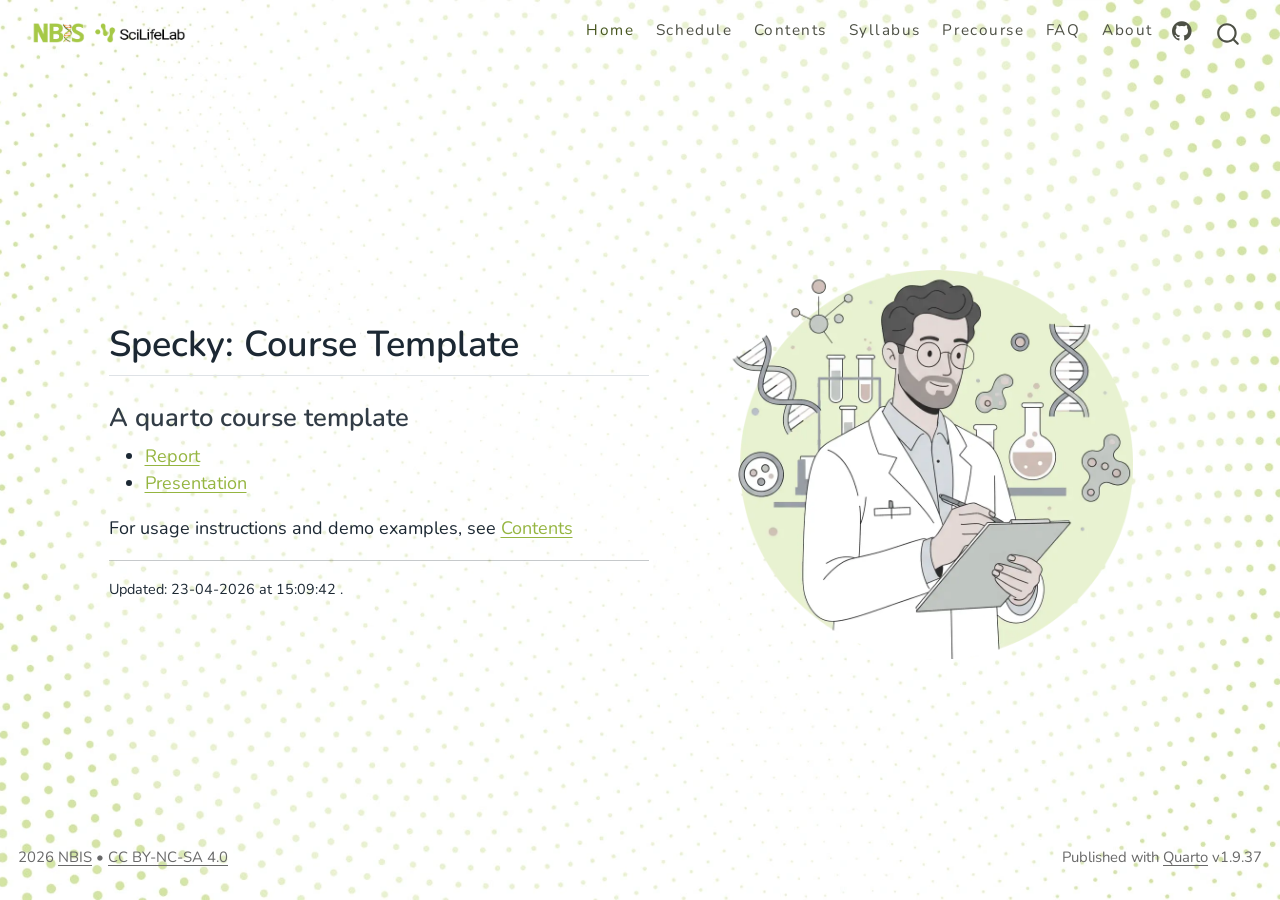
==== index.html @ 922712ee "Built site for gh-pages" ====
<!DOCTYPE html>
<html xmlns="http://www.w3.org/1999/xhtml" lang="en" xml:lang="en"><head>

<meta charset="utf-8">
<meta name="generator" content="quarto-1.9.37">

<meta name="viewport" content="width=device-width, initial-scale=1.0, user-scalable=yes">


<title>NBIS Workshop</title>
<style>
/* Default styles provided by pandoc.
** See https://pandoc.org/MANUAL.html#variables-for-html for config info.
*/
code{white-space: pre-wrap;}
span.smallcaps{font-variant: small-caps;}
div.columns{display: flex; gap: min(4vw, 1.5em);}
div.column{flex: auto; overflow-x: auto;}
div.hanging-indent{margin-left: 1.5em; text-indent: -1.5em;}
ul.task-list{list-style: none;}
ul.task-list li input[type="checkbox"] {
  width: 0.8em;
  margin: 0 0.8em 0.2em -1em; /* quarto-specific, see https://github.com/quarto-dev/quarto-cli/issues/4556 */ 
  vertical-align: middle;
}
</style>


<script src="site_libs/quarto-nav/quarto-nav.js"></script>
<script src="site_libs/quarto-nav/headroom.min.js"></script>
<script src="site_libs/clipboard/clipboard.min.js"></script>
<script src="site_libs/quarto-search/autocomplete.umd.js"></script>
<script src="site_libs/quarto-search/fuse.min.js"></script>
<script src="site_libs/quarto-search/quarto-search.js"></script>
<meta name="quarto:offset" content="./">
<link href="./assets/favicon.png" rel="icon" type="image/png">
<script src="site_libs/quarto-html/quarto.js" type="module"></script>
<script src="site_libs/quarto-html/tabsets/tabsets.js" type="module"></script>
<script src="site_libs/quarto-html/popper.min.js"></script>
<script src="site_libs/quarto-html/tippy.umd.min.js"></script>
<link href="site_libs/quarto-html/tippy.css" rel="stylesheet">
<link href="site_libs/quarto-html/quarto-syntax-highlighting-f192b606b6c103a7696b9e51301a379f.css" rel="stylesheet" id="quarto-text-highlighting-styles">
<script src="site_libs/bootstrap/bootstrap.min.js"></script>
<link href="site_libs/bootstrap/bootstrap-icons.css" rel="stylesheet">
<link href="site_libs/bootstrap/bootstrap-95465a0321b7c9a76892f72ce2a8ad43.min.css" rel="stylesheet" append-hash="true" id="quarto-bootstrap" data-mode="light">
<script id="quarto-search-options" type="application/json">{
  "location": "navbar",
  "copy-button": false,
  "collapse-after": 3,
  "panel-placement": "end",
  "type": "overlay",
  "limit": 50,
  "keyboard-shortcut": [
    "f",
    "/",
    "s"
  ],
  "show-item-context": false,
  "language": {
    "search-no-results-text": "No results",
    "search-matching-documents-text": "matching documents",
    "search-copy-link-title": "Copy link to search",
    "search-hide-matches-text": "Hide additional matches",
    "search-more-match-text": "more match in this document",
    "search-more-matches-text": "more matches in this document",
    "search-clear-button-title": "Clear",
    "search-text-placeholder": "",
    "search-detached-cancel-button-title": "Cancel",
    "search-submit-button-title": "Submit",
    "search-label": "Search"
  }
}</script>
<style>html{ scroll-behavior: smooth; }</style>
<link rel="preconnect" href="https://fonts.googleapis.com">
<link rel="preconnect" href="https://fonts.gstatic.com" crossorigin="">
<link href="https://fonts.googleapis.com/css2?family=Fira+Mono:wght@400;500;700&amp;family=Nunito:ital,wght@0,200..700;1,200..700&amp;display=swap" rel="stylesheet">
  


<link rel="stylesheet" href="assets/css/home.css">
<meta property="og:title" content="NBIS Workshop">
<meta property="og:description" content="A quarto website template for courses and workshops.">
<meta property="og:image" content="https://nbisweden.github.io/workshop-epigenomics-bulk-sc/assets/images/seo.webp">
</head>

<body class="nav-fixed quarto-light">

<div id="quarto-search-results"></div>
  <header id="quarto-header" class="headroom fixed-top">
    <nav class="navbar navbar-expand-lg " data-bs-theme="dark">
      <div class="navbar-container container-fluid">
      <div class="navbar-brand-container mx-auto">
    <a href="./index.html" class="navbar-brand navbar-brand-logo">
    <img src="./assets/logos/nbis-scilifelab.webp" alt="logo" class="navbar-logo light-content">
    <img src="./assets/logos/nbis-scilifelab.webp" alt="logo" class="navbar-logo dark-content">
    </a>
  </div>
            <div id="quarto-search" class="" title="Search"></div>
          <button class="navbar-toggler" type="button" data-bs-toggle="collapse" data-bs-target="#navbarCollapse" aria-controls="navbarCollapse" role="menu" aria-expanded="false" aria-label="Toggle navigation" onclick="if (window.quartoToggleHeadroom) { window.quartoToggleHeadroom(); }">
  <span class="navbar-toggler-icon"></span>
</button>
          <div class="collapse navbar-collapse" id="navbarCollapse">
            <ul class="navbar-nav navbar-nav-scroll ms-auto">
  <li class="nav-item">
    <a class="nav-link active" href="./index.html" aria-current="page"> 
<span class="menu-text">Home</span></a>
  </li>  
  <li class="nav-item">
    <a class="nav-link" href="./home_schedule.html"> 
<span class="menu-text">Schedule</span></a>
  </li>  
  <li class="nav-item">
    <a class="nav-link" href="./home_contents.html"> 
<span class="menu-text">Contents</span></a>
  </li>  
  <li class="nav-item">
    <a class="nav-link" href="./home_syllabus.html"> 
<span class="menu-text">Syllabus</span></a>
  </li>  
  <li class="nav-item">
    <a class="nav-link" href="./home_precourse.html"> 
<span class="menu-text">Precourse</span></a>
  </li>  
  <li class="nav-item">
    <a class="nav-link" href="./home_faq.html"> 
<span class="menu-text">FAQ</span></a>
  </li>  
  <li class="nav-item">
    <a class="nav-link" href="./home_about.html"> 
<span class="menu-text">About</span></a>
  </li>  
  <li class="nav-item compact">
    <a class="nav-link" href="https://github.com/NBISweden/workshop-epigenomics-bulk-sc/"> <i class="bi bi-github" role="img" aria-label="GitHub">
</i> 
<span class="menu-text"></span></a>
  </li>  
</ul>
          </div> <!-- /navcollapse -->
            <div class="quarto-navbar-tools">
</div>
      </div> <!-- /container-fluid -->
    </nav>
</header>
<!-- content -->
<div id="quarto-content" class="quarto-container page-columns page-rows-contents page-layout-full page-navbar">
<!-- sidebar -->
<!-- margin-sidebar -->
    
<!-- main -->
<main class="content column-page" id="quarto-document-content"><header id="title-block-header" class="quarto-title-block"></header>





<div class="home-container">
<div class="home-grid-parent">
<section id="specky-course-template" class="level2 home-grid-child-left">
<h2 data-anchor-id="specky-course-template"><span class="large">Specky: Course Template</span></h2>
<section id="a-quarto-course-template" class="level3">
<h3 data-anchor-id="a-quarto-course-template">A quarto course template</h3>
<ul>
<li><a href="reports/sample/index.html">Report</a></li>
<li><a href="slides/sample/index.html">Presentation</a></li>
</ul>
<p>For usage instructions and demo examples, see <a href="home_contents.html">Contents</a></p>
<hr>
<div class="small">
<p>Updated: 23-04-2026 at 15:09:42 .</p>
</div>
</section>
</section>
<div class="home-grid-child-right">
<p><img src="assets/images/hero.webp" class="nolightbox img-fluid"></p>
</div>
</div>
</div>



</main> <!-- /main -->
<script id="quarto-html-after-body" type="application/javascript">
  window.document.addEventListener("DOMContentLoaded", function (event) {
    const isCodeAnnotation = (el) => {
      for (const clz of el.classList) {
        if (clz.startsWith('code-annotation-')) {                     
          return true;
        }
      }
      return false;
    }
    const onCopySuccess = function(e) {
      // button target
      const button = e.trigger;
      // don't keep focus
      button.blur();
      // flash "checked"
      button.classList.add('code-copy-button-checked');
      var currentTitle = button.getAttribute("title");
      button.setAttribute("title", "Copied!");
      let tooltip;
      if (window.bootstrap) {
        button.setAttribute("data-bs-toggle", "tooltip");
        button.setAttribute("data-bs-placement", "left");
        button.setAttribute("data-bs-title", "Copied!");
        tooltip = new bootstrap.Tooltip(button, 
          { trigger: "manual", 
            customClass: "code-copy-button-tooltip",
            offset: [0, -8]});
        tooltip.show();    
      }
      setTimeout(function() {
        if (tooltip) {
          tooltip.hide();
          button.removeAttribute("data-bs-title");
          button.removeAttribute("data-bs-toggle");
          button.removeAttribute("data-bs-placement");
        }
        button.setAttribute("title", currentTitle);
        button.classList.remove('code-copy-button-checked');
      }, 1000);
      // clear code selection
      e.clearSelection();
    }
    const getTextToCopy = function(trigger) {
      const outerScaffold = trigger.parentElement.cloneNode(true);
      const codeEl = outerScaffold.querySelector('code');
      for (const childEl of codeEl.children) {
        if (isCodeAnnotation(childEl)) {
          childEl.remove();
        }
      }
      return codeEl.innerText;
    }
    const clipboard = new window.ClipboardJS('.code-copy-button:not([data-in-quarto-modal])', {
      text: getTextToCopy
    });
    clipboard.on('success', onCopySuccess);
    if (window.document.getElementById('quarto-embedded-source-code-modal')) {
      const clipboardModal = new window.ClipboardJS('.code-copy-button[data-in-quarto-modal]', {
        text: getTextToCopy,
        container: window.document.getElementById('quarto-embedded-source-code-modal')
      });
      clipboardModal.on('success', onCopySuccess);
    }
      var localhostRegex = new RegExp(/^(?:http|https):\/\/localhost\:?[0-9]*\//);
      var mailtoRegex = new RegExp(/^mailto:/);
        var filterRegex = new RegExp("https:\/\/nbisweden\.github\.io\/workshop-epigenomics-bulk-sc\/");
      var isInternal = (href) => {
          return filterRegex.test(href) || localhostRegex.test(href) || mailtoRegex.test(href);
      }
      // Inspect non-navigation links and adorn them if external
     var links = window.document.querySelectorAll('a[href]:not(.nav-link):not(.navbar-brand):not(.toc-action):not(.sidebar-link):not(.sidebar-item-toggle):not(.pagination-link):not(.no-external):not([aria-hidden]):not(.dropdown-item):not(.quarto-navigation-tool):not(.about-link)');
      for (var i=0; i<links.length; i++) {
        const link = links[i];
        if (!isInternal(link.href)) {
          // undo the damage that might have been done by quarto-nav.js in the case of
          // links that we want to consider external
          if (link.dataset.originalHref !== undefined) {
            link.href = link.dataset.originalHref;
          }
        }
      }
    function tippyHover(el, contentFn, onTriggerFn, onUntriggerFn) {
      const config = {
        allowHTML: true,
        maxWidth: 500,
        delay: 100,
        arrow: false,
        appendTo: function(el) {
            return el.parentElement;
        },
        interactive: true,
        interactiveBorder: 10,
        theme: 'quarto',
        placement: 'bottom-start',
      };
      if (contentFn) {
        config.content = contentFn;
      }
      if (onTriggerFn) {
        config.onTrigger = onTriggerFn;
      }
      if (onUntriggerFn) {
        config.onUntrigger = onUntriggerFn;
      }
      window.tippy(el, config); 
    }
    const noterefs = window.document.querySelectorAll('a[role="doc-noteref"]');
    for (var i=0; i<noterefs.length; i++) {
      const ref = noterefs[i];
      tippyHover(ref, function() {
        // use id or data attribute instead here
        let href = ref.getAttribute('data-footnote-href') || ref.getAttribute('href');
        try { href = new URL(href).hash; } catch {}
        const id = href.replace(/^#\/?/, "");
        const note = window.document.getElementById(id);
        if (note) {
          return note.innerHTML;
        } else {
          return "";
        }
      });
    }
    const xrefs = window.document.querySelectorAll('a.quarto-xref');
    const processXRef = (id, note) => {
      // Strip column container classes
      const stripColumnClz = (el) => {
        el.classList.remove("page-full", "page-columns");
        if (el.children) {
          for (const child of el.children) {
            stripColumnClz(child);
          }
        }
      }
      stripColumnClz(note)
      if (id === null || id.startsWith('sec-')) {
        // Special case sections, only their first couple elements
        const container = document.createElement("div");
        if (note.children && note.children.length > 2) {
          container.appendChild(note.children[0].cloneNode(true));
          for (let i = 1; i < note.children.length; i++) {
            const child = note.children[i];
            if (child.tagName === "P" && child.innerText === "") {
              continue;
            } else {
              container.appendChild(child.cloneNode(true));
              break;
            }
          }
          if (window.Quarto?.typesetMath) {
            window.Quarto.typesetMath(container);
          }
          return container.innerHTML
        } else {
          if (window.Quarto?.typesetMath) {
            window.Quarto.typesetMath(note);
          }
          return note.innerHTML;
        }
      } else {
        // Remove any anchor links if they are present
        const anchorLink = note.querySelector('a.anchorjs-link');
        if (anchorLink) {
          anchorLink.remove();
        }
        if (window.Quarto?.typesetMath) {
          window.Quarto.typesetMath(note);
        }
        if (note.classList.contains("callout")) {
          return note.outerHTML;
        } else {
          return note.innerHTML;
        }
      }
    }
    for (var i=0; i<xrefs.length; i++) {
      const xref = xrefs[i];
      tippyHover(xref, undefined, function(instance) {
        instance.disable();
        let url = xref.getAttribute('href');
        let hash = undefined; 
        if (url.startsWith('#')) {
          hash = url;
        } else {
          try { hash = new URL(url).hash; } catch {}
        }
        if (hash) {
          const id = hash.replace(/^#\/?/, "");
          const note = window.document.getElementById(id);
          if (note !== null) {
            try {
              const html = processXRef(id, note.cloneNode(true));
              instance.setContent(html);
            } finally {
              instance.enable();
              instance.show();
            }
          } else {
            // See if we can fetch this
            fetch(url.split('#')[0])
            .then(res => res.text())
            .then(html => {
              const parser = new DOMParser();
              const htmlDoc = parser.parseFromString(html, "text/html");
              const note = htmlDoc.getElementById(id);
              if (note !== null) {
                const html = processXRef(id, note);
                instance.setContent(html);
              } 
            }).finally(() => {
              instance.enable();
              instance.show();
            });
          }
        } else {
          // See if we can fetch a full url (with no hash to target)
          // This is a special case and we should probably do some content thinning / targeting
          fetch(url)
          .then(res => res.text())
          .then(html => {
            const parser = new DOMParser();
            const htmlDoc = parser.parseFromString(html, "text/html");
            const note = htmlDoc.querySelector('main.content');
            if (note !== null) {
              // This should only happen for chapter cross references
              // (since there is no id in the URL)
              // remove the first header
              if (note.children.length > 0 && note.children[0].tagName === "HEADER") {
                note.children[0].remove();
              }
              const html = processXRef(null, note);
              instance.setContent(html);
            } 
          }).finally(() => {
            instance.enable();
            instance.show();
          });
        }
      }, function(instance) {
      });
    }
        let selectedAnnoteEl;
        const selectorForAnnotation = ( cell, annotation) => {
          let cellAttr = 'data-code-cell="' + cell + '"';
          let lineAttr = 'data-code-annotation="' +  annotation + '"';
          const selector = 'span[' + cellAttr + '][' + lineAttr + ']';
          return selector;
        }
        const selectCodeLines = (annoteEl) => {
          const doc = window.document;
          const targetCell = annoteEl.getAttribute("data-target-cell");
          const targetAnnotation = annoteEl.getAttribute("data-target-annotation");
          const annoteSpan = window.document.querySelector(selectorForAnnotation(targetCell, targetAnnotation));
          const lines = annoteSpan.getAttribute("data-code-lines").split(",");
          const lineIds = lines.map((line) => {
            return targetCell + "-" + line;
          })
          let top = null;
          let height = null;
          let parent = null;
          if (lineIds.length > 0) {
              //compute the position of the single el (top and bottom and make a div)
              const el = window.document.getElementById(lineIds[0]);
              top = el.offsetTop;
              height = el.offsetHeight;
              parent = el.parentElement.parentElement;
            if (lineIds.length > 1) {
              const lastEl = window.document.getElementById(lineIds[lineIds.length - 1]);
              const bottom = lastEl.offsetTop + lastEl.offsetHeight;
              height = bottom - top;
            }
            if (top !== null && height !== null && parent !== null) {
              // cook up a div (if necessary) and position it 
              let div = window.document.getElementById("code-annotation-line-highlight");
              if (div === null) {
                div = window.document.createElement("div");
                div.setAttribute("id", "code-annotation-line-highlight");
                div.style.position = 'absolute';
                parent.appendChild(div);
              }
              div.style.top = top - 2 + "px";
              div.style.height = height + 4 + "px";
              div.style.left = 0;
              let gutterDiv = window.document.getElementById("code-annotation-line-highlight-gutter");
              if (gutterDiv === null) {
                gutterDiv = window.document.createElement("div");
                gutterDiv.setAttribute("id", "code-annotation-line-highlight-gutter");
                gutterDiv.style.position = 'absolute';
                const codeCell = window.document.getElementById(targetCell);
                const gutter = codeCell.querySelector('.code-annotation-gutter');
                gutter.appendChild(gutterDiv);
              }
              gutterDiv.style.top = top - 2 + "px";
              gutterDiv.style.height = height + 4 + "px";
            }
            selectedAnnoteEl = annoteEl;
          }
        };
        const unselectCodeLines = () => {
          const elementsIds = ["code-annotation-line-highlight", "code-annotation-line-highlight-gutter"];
          elementsIds.forEach((elId) => {
            const div = window.document.getElementById(elId);
            if (div) {
              div.remove();
            }
          });
          selectedAnnoteEl = undefined;
        };
          // Handle positioning of the toggle
      window.addEventListener(
        "resize",
        throttle(() => {
          elRect = undefined;
          if (selectedAnnoteEl) {
            selectCodeLines(selectedAnnoteEl);
          }
        }, 10)
      );
      function throttle(fn, ms) {
      let throttle = false;
      let timer;
        return (...args) => {
          if(!throttle) { // first call gets through
              fn.apply(this, args);
              throttle = true;
          } else { // all the others get throttled
              if(timer) clearTimeout(timer); // cancel #2
              timer = setTimeout(() => {
                fn.apply(this, args);
                timer = throttle = false;
              }, ms);
          }
        };
      }
        // Attach click handler to the DT
        const annoteDls = window.document.querySelectorAll('dt[data-target-cell]');
        for (const annoteDlNode of annoteDls) {
          annoteDlNode.addEventListener('click', (event) => {
            const clickedEl = event.target;
            if (clickedEl !== selectedAnnoteEl) {
              unselectCodeLines();
              const activeEl = window.document.querySelector('dt[data-target-cell].code-annotation-active');
              if (activeEl) {
                activeEl.classList.remove('code-annotation-active');
              }
              selectCodeLines(clickedEl);
              clickedEl.classList.add('code-annotation-active');
            } else {
              // Unselect the line
              unselectCodeLines();
              clickedEl.classList.remove('code-annotation-active');
            }
          });
        }
    const findCites = (el) => {
      const parentEl = el.parentElement;
      if (parentEl) {
        const cites = parentEl.dataset.cites;
        if (cites) {
          return {
            el,
            cites: cites.split(' ')
          };
        } else {
          return findCites(el.parentElement)
        }
      } else {
        return undefined;
      }
    };
    var bibliorefs = window.document.querySelectorAll('a[role="doc-biblioref"]');
    for (var i=0; i<bibliorefs.length; i++) {
      const ref = bibliorefs[i];
      const citeInfo = findCites(ref);
      if (citeInfo) {
        tippyHover(citeInfo.el, function() {
          var popup = window.document.createElement('div');
          citeInfo.cites.forEach(function(cite) {
            var citeDiv = window.document.createElement('div');
            citeDiv.classList.add('hanging-indent');
            citeDiv.classList.add('csl-entry');
            var biblioDiv = window.document.getElementById('ref-' + cite);
            if (biblioDiv) {
              citeDiv.innerHTML = biblioDiv.innerHTML;
            }
            popup.appendChild(citeDiv);
          });
          return popup.innerHTML;
        });
      }
    }
  });
  </script>
</div> <!-- /content -->
<footer class="footer">
  <div class="nav-footer">
    <div class="nav-footer-left">
<p>2026 <a href="https://nbis.se">NBIS</a> • <a href="https://creativecommons.org/licenses/by-nc-sa/4.0/">CC BY-NC-SA 4.0</a></p>
</div>   
    <div class="nav-footer-center">
      &nbsp;
    </div>
    <div class="nav-footer-right">
<p>Published with <a href="https://quarto.org/">Quarto</a> v1.9.37</p>
</div>
  </div>
</footer>




<script src="site_libs/quarto-html/zenscroll-min.js"></script>
</body></html>
---- site_libs/quarto-html/tippy.css ----
.tippy-box[data-animation=fade][data-state=hidden]{opacity:0}[data-tippy-root]{max-width:calc(100vw - 10px)}.tippy-box{position:relative;background-color:#333;color:#fff;border-radius:4px;font-size:14px;line-height:1.4;white-space:normal;outline:0;transition-property:transform,visibility,opacity}.tippy-box[data-placement^=top]>.tippy-arrow{bottom:0}.tippy-box[data-placement^=top]>.tippy-arrow:before{bottom:-7px;left:0;border-width:8px 8px 0;border-top-color:initial;transform-origin:center top}.tippy-box[data-placement^=bottom]>.tippy-arrow{top:0}.tippy-box[data-placement^=bottom]>.tippy-arrow:before{top:-7px;left:0;border-width:0 8px 8px;border-bottom-color:initial;transform-origin:center bottom}.tippy-box[data-placement^=left]>.tippy-arrow{right:0}.tippy-box[data-placement^=left]>.tippy-arrow:before{border-width:8px 0 8px 8px;border-left-color:initial;right:-7px;transform-origin:center left}.tippy-box[data-placement^=right]>.tippy-arrow{left:0}.tippy-box[data-placement^=right]>.tippy-arrow:before{left:-7px;border-width:8px 8px 8px 0;border-right-color:initial;transform-origin:center right}.tippy-box[data-inertia][data-state=visible]{transition-timing-function:cubic-bezier(.54,1.5,.38,1.11)}.tippy-arrow{width:16px;height:16px;color:#333}.tippy-arrow:before{content:"";position:absolute;border-color:transparent;border-style:solid}.tippy-content{position:relative;padding:5px 9px;z-index:1}
---- site_libs/quarto-html/quarto-syntax-highlighting-f192b606b6c103a7696b9e51301a379f.css ----
/* quarto syntax highlight colors */
:root {
  --quarto-hl-ot-color: #003B4F;
  --quarto-hl-at-color: #657422;
  --quarto-hl-ss-color: #20794D;
  --quarto-hl-an-color: #5E5E5E;
  --quarto-hl-fu-color: #4758AB;
  --quarto-hl-st-color: #20794D;
  --quarto-hl-cf-color: #003B4F;
  --quarto-hl-op-color: #5E5E5E;
  --quarto-hl-er-color: #AD0000;
  --quarto-hl-bn-color: #AD0000;
  --quarto-hl-al-color: #AD0000;
  --quarto-hl-va-color: #111111;
  --quarto-hl-bu-color: inherit;
  --quarto-hl-ex-color: inherit;
  --quarto-hl-pp-color: #AD0000;
  --quarto-hl-in-color: #5E5E5E;
  --quarto-hl-vs-color: #20794D;
  --quarto-hl-wa-color: #5E5E5E;
  --quarto-hl-do-color: #5E5E5E;
  --quarto-hl-im-color: #00769E;
  --quarto-hl-ch-color: #20794D;
  --quarto-hl-dt-color: #AD0000;
  --quarto-hl-fl-color: #AD0000;
  --quarto-hl-co-color: #5E5E5E;
  --quarto-hl-cv-color: #5E5E5E;
  --quarto-hl-cn-color: #8f5902;
  --quarto-hl-sc-color: #5E5E5E;
  --quarto-hl-dv-color: #AD0000;
  --quarto-hl-kw-color: #003B4F;
}

/* other quarto variables */
:root {
  --quarto-font-monospace: "Fira Mono", "Ubuntu Mono", "Liberation Mono", "Lucida Console", "Courier", "monospace";
}

/* syntax highlight based on Pandoc's rules */
pre > code.sourceCode > span {
  color: #003B4F;
}

code.sourceCode > span {
  color: #003B4F;
}

div.sourceCode,
div.sourceCode pre.sourceCode {
  color: #003B4F;
}

/* Normal */
code span {
  color: #003B4F;
}

/* Alert */
code span.al {
  color: #AD0000;
  font-style: inherit;
}

/* Annotation */
code span.an {
  color: #5E5E5E;
  font-style: inherit;
}

/* Attribute */
code span.at {
  color: #657422;
  font-style: inherit;
}

/* BaseN */
code span.bn {
  color: #AD0000;
  font-style: inherit;
}

/* BuiltIn */
code span.bu {
  font-style: inherit;
}

/* ControlFlow */
code span.cf {
  color: #003B4F;
  font-weight: bold;
  font-style: inherit;
}

/* Char */
code span.ch {
  color: #20794D;
  font-style: inherit;
}

/* Constant */
code span.cn {
  color: #8f5902;
  font-style: inherit;
}

/* Comment */
code span.co {
  color: #5E5E5E;
  font-style: inherit;
}

/* CommentVar */
code span.cv {
  color: #5E5E5E;
  font-style: italic;
}

/* Documentation */
code span.do {
  color: #5E5E5E;
  font-style: italic;
}

/* DataType */
code span.dt {
  color: #AD0000;
  font-style: inherit;
}

/* DecVal */
code span.dv {
  color: #AD0000;
  font-style: inherit;
}

/* Error */
code span.er {
  color: #AD0000;
  font-style: inherit;
}

/* Extension */
code span.ex {
  font-style: inherit;
}

/* Float */
code span.fl {
  color: #AD0000;
  font-style: inherit;
}

/* Function */
code span.fu {
  color: #4758AB;
  font-style: inherit;
}

/* Import */
code span.im {
  color: #00769E;
  font-style: inherit;
}

/* Information */
code span.in {
  color: #5E5E5E;
  font-style: inherit;
}

/* Keyword */
code span.kw {
  color: #003B4F;
  font-weight: bold;
  font-style: inherit;
}

/* Operator */
code span.op {
  color: #5E5E5E;
  font-style: inherit;
}

/* Other */
code span.ot {
  color: #003B4F;
  font-style: inherit;
}

/* Preprocessor */
code span.pp {
  color: #AD0000;
  font-style: inherit;
}

/* SpecialChar */
code span.sc {
  color: #5E5E5E;
  font-style: inherit;
}

/* SpecialString */
code span.ss {
  color: #20794D;
  font-style: inherit;
}

/* String */
code span.st {
  color: #20794D;
  font-style: inherit;
}

/* Variable */
code span.va {
  color: #111111;
  font-style: inherit;
}

/* VerbatimString */
code span.vs {
  color: #20794D;
  font-style: inherit;
}

/* Warning */
code span.wa {
  color: #5E5E5E;
  font-style: italic;
}

.prevent-inlining {
  content: "</";
}

/*# sourceMappingURL=df7567880aaab5da11ff9fb2b1a42fd6.css.map */
---- assets/css/home.css ----
/* home page styles */

body {
  background-image: url("../images/home.webp");
  -webkit-background-size: cover;
  -moz-background-size: cover;
  background-size: cover;
  -o-background-size: cover;
  background-repeat: no-repeat;
  background-position: center center;
  background-attachment: scroll;
}

.navbar {
  background-color: transparent !important;
}

.nav-footer {
  background-color: transparent !important;
}

.home-container {
  max-width: 1200px;
  display: -webkit-box;
  display: -ms-flexbox;
  display: flex;
  -webkit-box-align: center;
  -ms-flex-align: center;
  align-items: center;
  height: 100%;
}

.home-grid-parent {
  display: -ms-grid;
  display: grid;
  margin: auto;
  padding-left: 2em;
  padding-right: 2em;
  padding-top: 2em;
  -webkit-box-align: center;
  -ms-flex-align: center;
  align-items: center;
  -ms-grid-columns: 10fr 2em 9fr;
  grid-template-columns: 10fr 9fr;
  grid-column-gap: 2em;
  grid-template-areas: "text hero";
  /*grid-template-columns: repeat(auto-fit, minmax(400px, 1fr));*/
}

.home-grid-child-left {
  -ms-grid-row: 1;
  -ms-grid-column: 1;
  grid-area: text;
}

.home-grid-child-right {
  -ms-grid-row: 1;
  -ms-grid-column: 3;
  grid-area: hero;
}

@media only screen and (max-width: 768px) {
  .home-grid-parent {
    -ms-grid-columns: 1fr;
    grid-template-columns: 1fr;
    grid-column-gap: 0;
    grid-template-areas: "hero" "text";
  }

  .home-grid-child-left {
    -ms-grid-row: 2;
    -ms-grid-column: 1;
  }

  .home-grid-child-right {
    -ms-grid-row: 1;
    -ms-grid-column: 1;
  }
}

.home-grid-child-left h2 {
    margin-top: 0.5em;
}
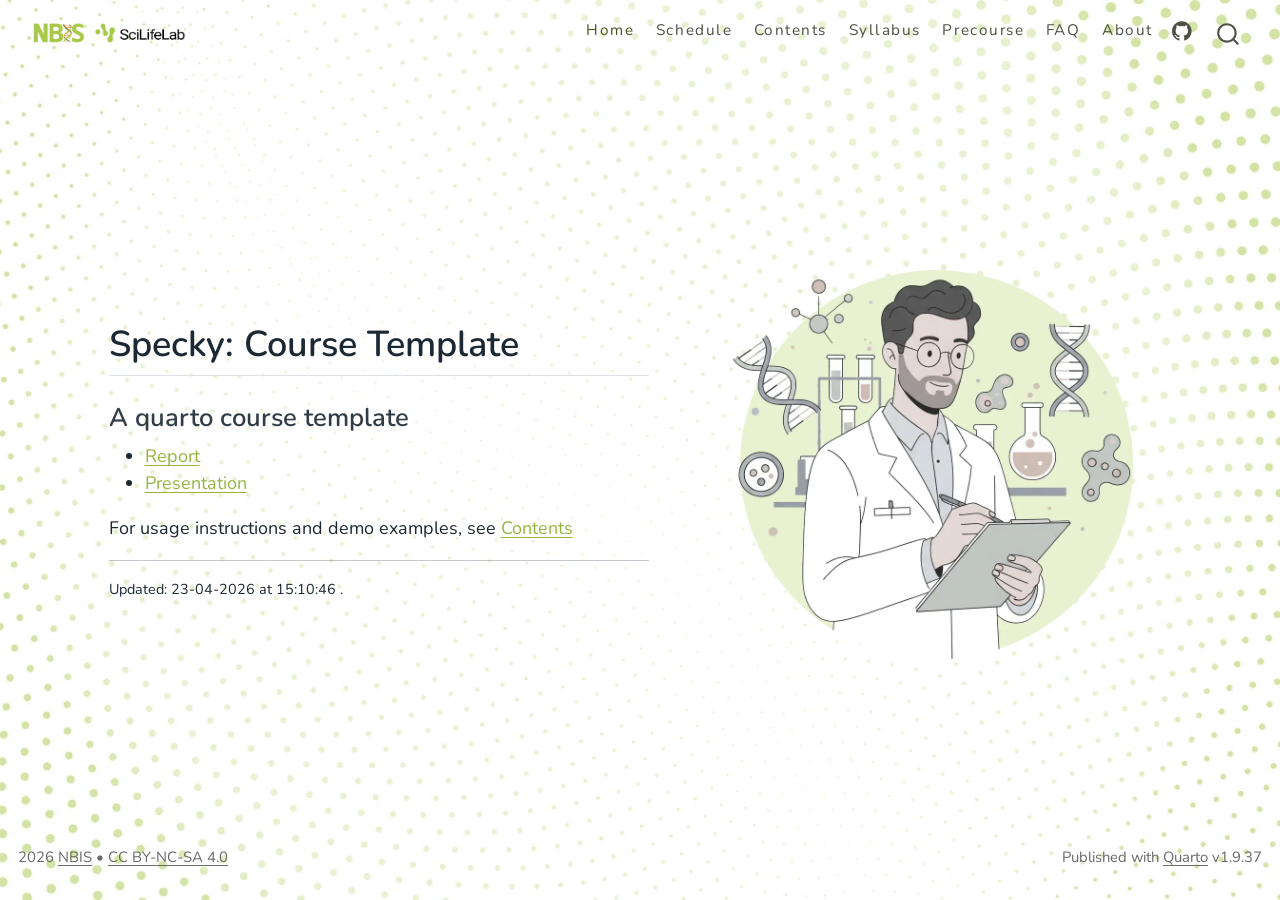
==== commit c7630d0f: "Built site for gh-pages" ====
--- a/index.html
+++ b/index.html
@@ -42,7 +42,7 @@
 <link href="site_libs/quarto-html/quarto-syntax-highlighting-f192b606b6c103a7696b9e51301a379f.css" rel="stylesheet" id="quarto-text-highlighting-styles">
 <script src="site_libs/bootstrap/bootstrap.min.js"></script>
 <link href="site_libs/bootstrap/bootstrap-icons.css" rel="stylesheet">
-<link href="site_libs/bootstrap/bootstrap-95465a0321b7c9a76892f72ce2a8ad43.min.css" rel="stylesheet" append-hash="true" id="quarto-bootstrap" data-mode="light">
+<link href="site_libs/bootstrap/bootstrap-edb1ca5fbd2b4e4a9c50cb0d1a9f7868.min.css" rel="stylesheet" append-hash="true" id="quarto-bootstrap" data-mode="light">
 <script id="quarto-search-options" type="application/json">{
   "location": "navbar",
   "copy-button": false,
@@ -166,7 +166,7 @@
 <p>For usage instructions and demo examples, see <a href="home_contents.html">Contents</a></p>
 <hr>
 <div class="small">
-<p>Updated: 23-04-2026 at 15:09:42 .</p>
+<p>Updated: 23-04-2026 at 15:10:46 .</p>
 </div>
 </section>
 </section>
